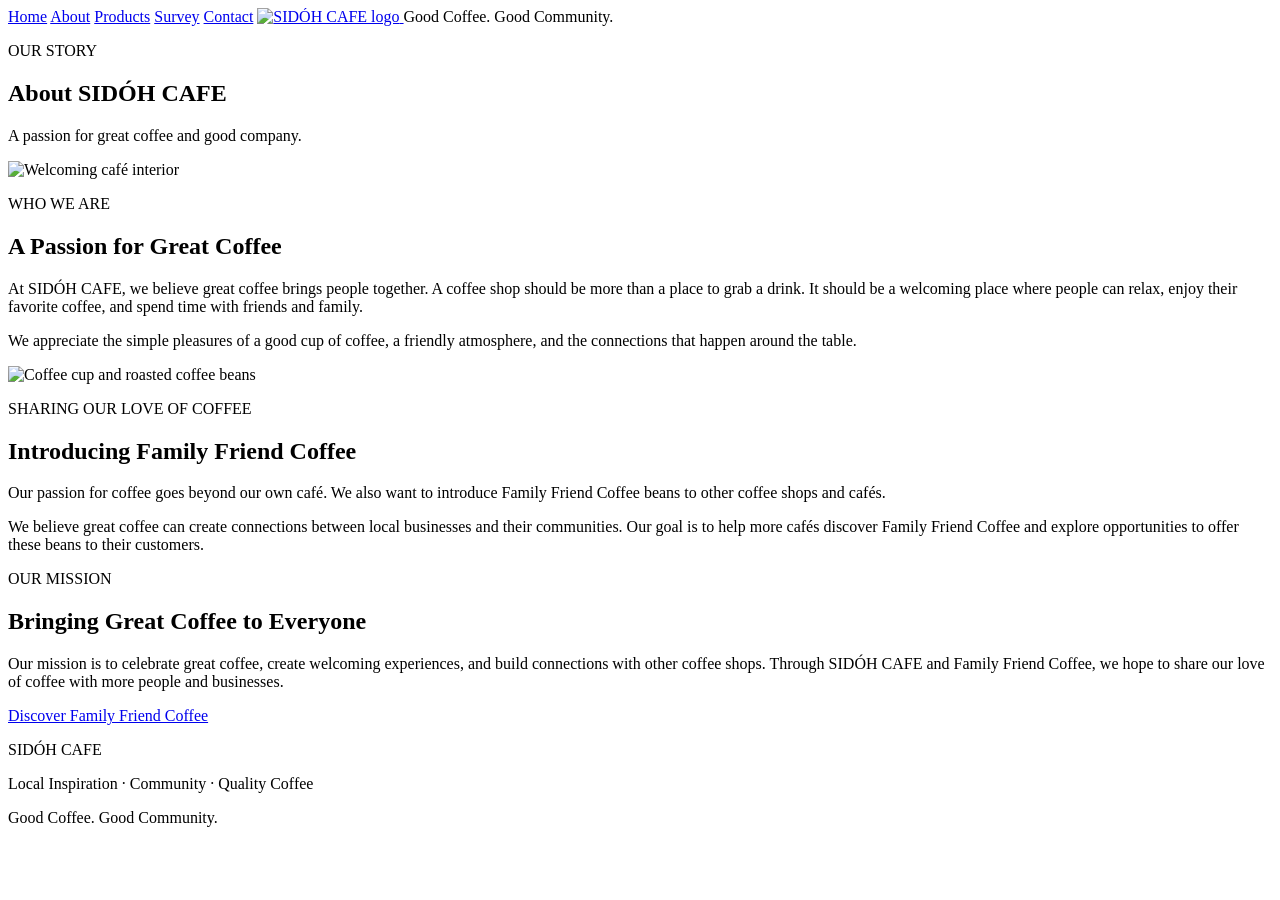
==== about.html @ 8e75e0c0 "Create about.html" ====
<!DOCTYPE html>
<html lang="en">
<head>
  <meta charset="UTF-8">
  <meta name="viewport" content="width=device-width, initial-scale=1.0">
  <title>About Us | SIDÓH CAFE</title>
  <link rel="stylesheet" href="style.css">
</head>
<body>

<header class="site-header">
  <nav class="navigation">
    <a href="index.html">Home</a>
    <a href="about.html">About</a>
    <a href="products.html">Products</a>
    <a href="survey.html">Survey</a>
    <a href="contact.html">Contact</a>
    <a href="index.html" class="logo-link">
      <img src="images/sidoh-logo.png" alt="SIDÓH CAFE logo">
    </a>
    <span class="slogan">Good Coffee. Good Community.</span>
  </nav>
</header>

<main>
  <section class="page-banner">
    <p class="eyebrow">OUR STORY</p>
    <h1>About SIDÓH CAFE</h1>
    <p>A passion for great coffee and good company.</p>
  </section>

  <section class="about-section">
    <div class="about-image">
      <img src="images/cafe-interior.jpg" alt="Welcoming café interior">
    </div>

    <div class="about-text">
      <p class="eyebrow">WHO WE ARE</p>
      <h2>A Passion for Great Coffee</h2>
      <p>
        At SIDÓH CAFE, we believe great coffee brings people together.
        A coffee shop should be more than a place to grab a drink.
        It should be a welcoming place where people can relax, enjoy
        their favorite coffee, and spend time with friends and family.
      </p>
      <p>
        We appreciate the simple pleasures of a good cup of coffee,
        a friendly atmosphere, and the connections that happen
        around the table.
      </p>
    </div>
  </section>

  <section class="about-section reverse">
    <div class="about-image">
      <img src="images/coffee-beans-cup.jpg"
           alt="Coffee cup and roasted coffee beans">
    </div>

    <div class="about-text">
      <p class="eyebrow">SHARING OUR LOVE OF COFFEE</p>
      <h2>Introducing Family Friend Coffee</h2>
      <p>
        Our passion for coffee goes beyond our own café. We also want
        to introduce Family Friend Coffee beans to other coffee shops
        and cafés.
      </p>
      <p>
        We believe great coffee can create connections between local
        businesses and their communities. Our goal is to help more
        cafés discover Family Friend Coffee and explore opportunities
        to offer these beans to their customers.
      </p>
    </div>
  </section>

  <section class="mission-section">
    <p class="eyebrow">OUR MISSION</p>
    <h2>Bringing Great Coffee to Everyone</h2>
    <p>
      Our mission is to celebrate great coffee, create welcoming
      experiences, and build connections with other coffee shops.
      Through SIDÓH CAFE and Family Friend Coffee, we hope to share
      our love of coffee with more people and businesses.
    </p>
    <a href="products.html" class="button">Discover Family Friend Coffee</a>
  </section>
</main>

<footer class="site-footer">
  <p>SIDÓH CAFE</p>
  <p>Local Inspiration · Community · Quality Coffee</p>
  <p>Good Coffee. Good Community.</p>
</footer>

<script src="script.js"></script>
</body>
</html>
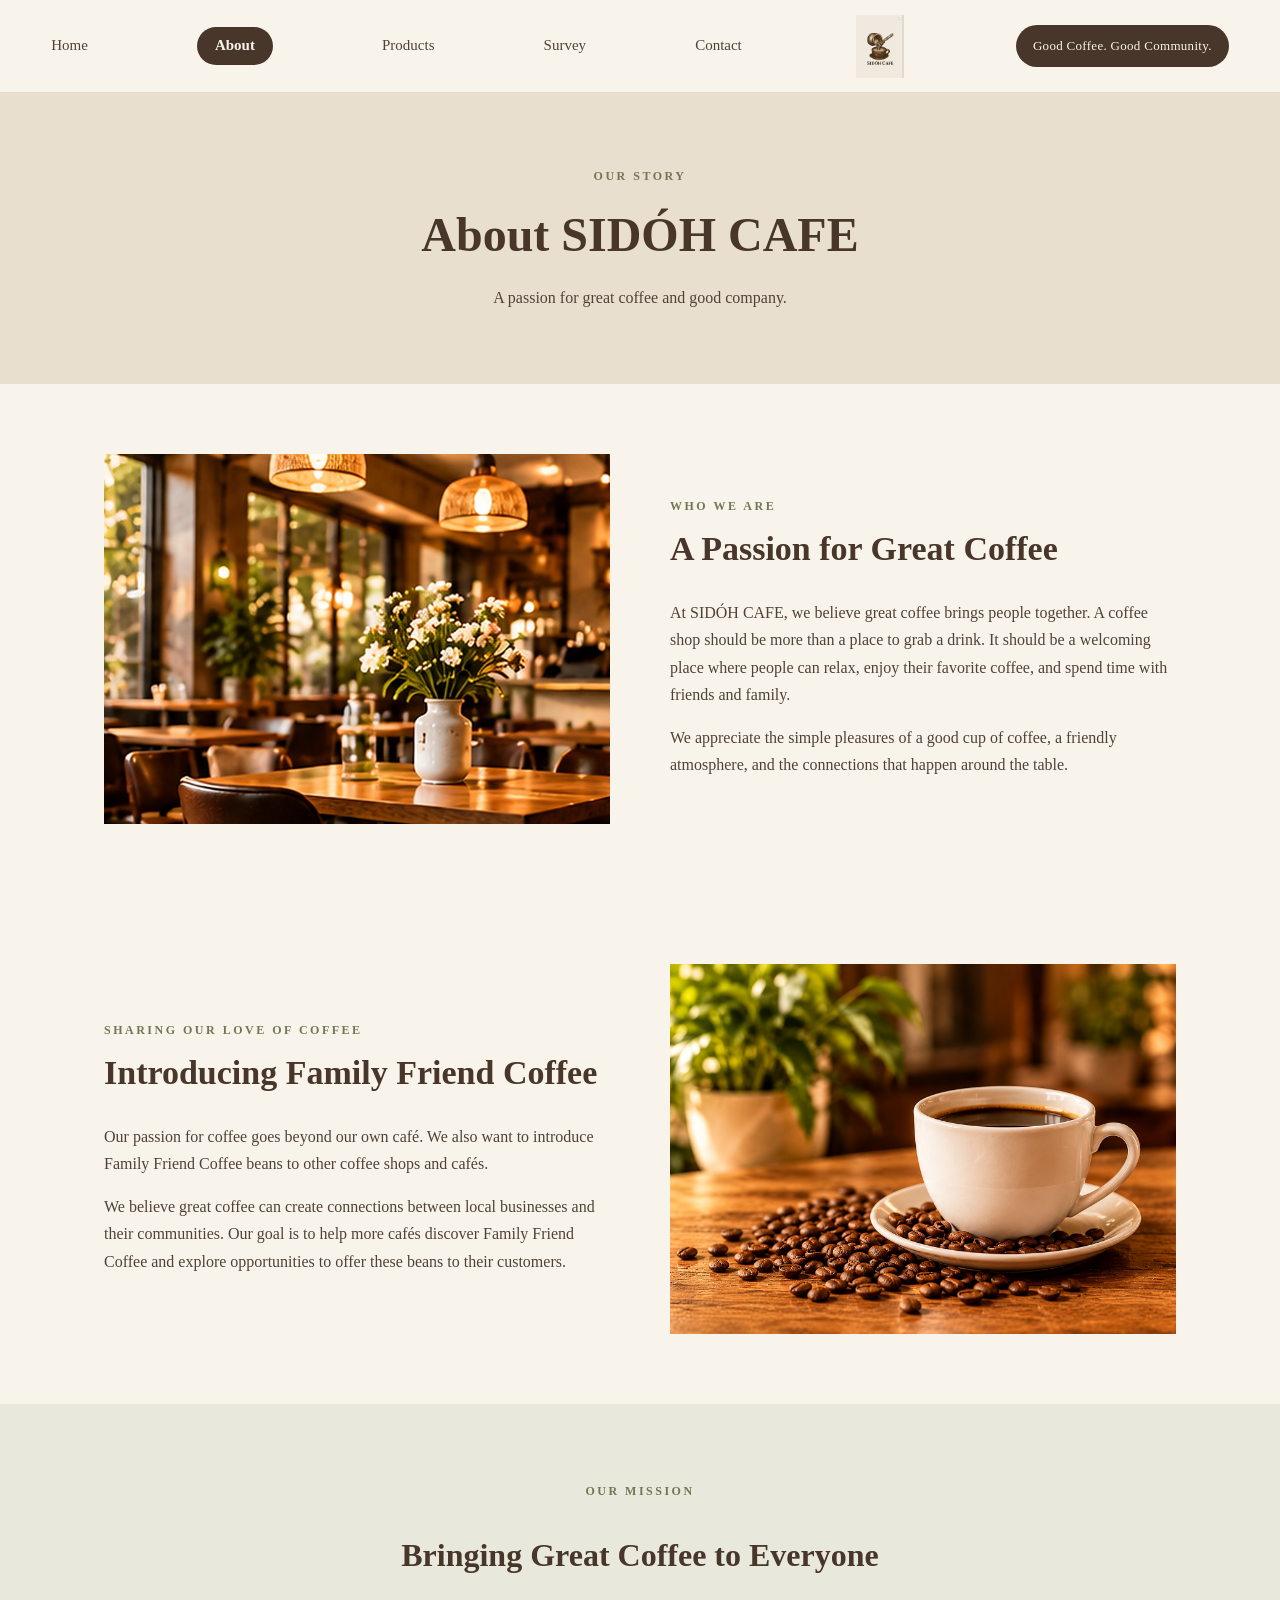
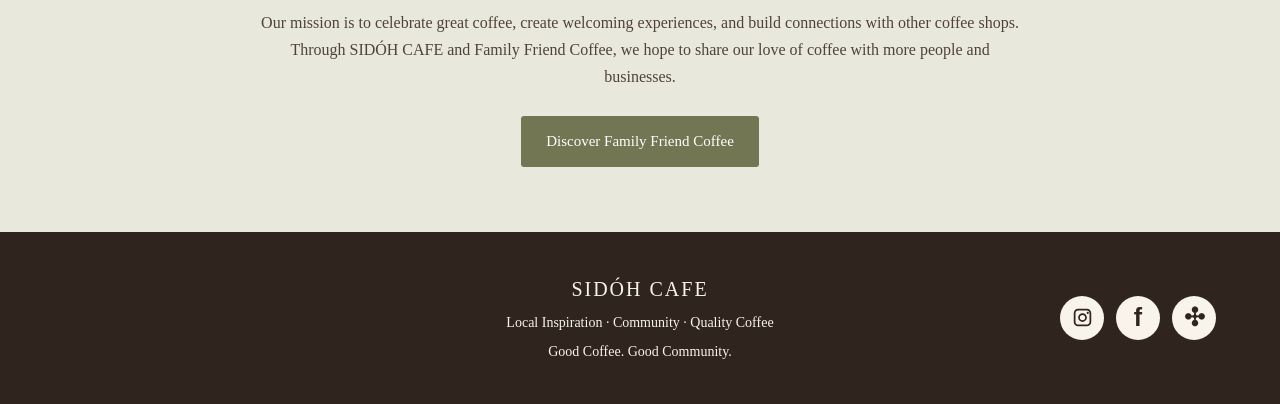
==== commit e96191f5: "Add social icons to About footer" ====
--- a/about.html
+++ b/about.html
@@ -91,7 +91,7 @@
   <p>SIDÓH CAFE</p>
   <p>Local Inspiration · Community · Quality Coffee</p>
   <p>Good Coffee. Good Community.</p>
-</footer>
+  <nav class="footer-socials" aria-label="Social media">     <a href="#" aria-label="Instagram profile link to add later" title="Add Instagram profile link later"><svg viewBox="0 0 24 24" aria-hidden="true"><path d="M7 2C4.24 2 2 4.24 2 7v10c0 2.76 2.24 5 5 5h10c2.76 0 5-2.24 5-5V7c0-2.76-2.24-5-5-5H7zm0 2h10c1.66 0 3 1.34 3 3v10c0 1.66-1.34 3-3 3H7c-1.66 0-3-1.34-3-3V7c0-1.66 1.34-3 3-3zm11 1.5a1.25 1.25 0 1 0 0 2.5 1.25 1.25 0 0 0 0-2.5zM12 7a5 5 0 1 0 0 10 5 5 0 0 0 0-10zm0 2a3 3 0 1 1 0 6 3 3 0 0 1 0-6z"/></svg></a>     <a href="#" aria-label="Facebook profile link to add later" title="Add Facebook profile link later"><span aria-hidden="true">f</span></a>     <a href="#" aria-label="Yelp profile link to add later" title="Add Yelp profile link later"><span aria-hidden="true">✣</span></a>   </nav> </footer>
 
 <script src="script.js"></script>
 </body>
--- a/style.css
+++ b/style.css
@@ -0,0 +1,642 @@
+/* =====================================
+   SIDÓH CAFE - SHARED WEBSITE DESIGN
+===================================== */
+
+:root {
+  --cream: #f8f4eb;
+  --beige: #e9dfcf;
+  --brown: #49362b;
+  --dark-brown: #30241e;
+  --olive: #737653;
+  --text: #514237;
+  --white: #ffffff;
+}
+
+* {
+  box-sizing: border-box;
+}
+
+html {
+  scroll-behavior: smooth;
+}
+
+body {
+  margin: 0;
+  background: var(--cream);
+  color: var(--text);
+  font-family: Georgia, "Times New Roman", serif;
+  line-height: 1.7;
+}
+
+img {
+  display: block;
+  max-width: 100%;
+}
+
+a {
+  color: inherit;
+  text-decoration: none;
+}
+
+/* HEADER AND NAVIGATION */
+
+.site-header {
+  background: var(--cream);
+  border-bottom: 1px solid #e5dccd;
+  position: relative;
+  z-index: 10;
+}
+
+.navigation {
+  min-height: 92px;
+  max-width: 1450px;
+  margin: auto;
+  padding: 12px 4%;
+  display: flex;
+  align-items: center;
+  justify-content: space-between;
+  gap: 19px;
+}
+
+.navigation > a:not(.logo-link) {
+  font-size: 15px;
+  white-space: nowrap;
+  transition: color 0.2s;
+}
+
+.navigation > a:not(.logo-link):hover {
+  color: var(--olive);
+}
+
+.logo-link {
+  display: flex;
+  align-items: center;
+  justify-content: center;
+  margin-left: 2px;
+}
+
+.logo-link img {
+  width: 54px;
+  height: 63px;
+  object-fit: contain;
+}
+
+.slogan {
+  background: var(--brown);
+  color: var(--cream);
+  border-radius: 30px;
+  padding: 10px 17px;
+  font-size: 13px;
+  white-space: nowrap;
+  letter-spacing: 0.3px;
+}
+
+/* HERO */
+
+.hero {
+  height: 590px;
+  position: relative;
+  overflow: hidden;
+  background: var(--brown);
+}
+
+.hero > img {
+  width: 100%;
+  height: 100%;
+  object-fit: cover;
+  object-position: center;
+  opacity: 0.68;
+}
+
+.hero-content {
+  position: absolute;
+  inset: 0;
+  display: flex;
+  flex-direction: column;
+  justify-content: center;
+  align-items: center;
+  text-align: center;
+  padding: 30px;
+  color: var(--white);
+}
+
+.hero-content h1 {
+  font-size: clamp(42px, 7vw, 76px);
+  margin: 0 0 12px;
+  letter-spacing: 2px;
+}
+
+.hero-content p:not(.eyebrow) {
+  font-size: 20px;
+  margin: 0 0 27px;
+}
+
+/* TEXT AND BUTTONS */
+
+.eyebrow {
+  color: var(--olive);
+  letter-spacing: 2.5px;
+  font-size: 12px;
+  font-weight: bold;
+  text-transform: uppercase;
+}
+
+.hero .eyebrow {
+  color: #f5e7d4;
+}
+
+.button {
+  display: inline-block;
+  background: var(--olive);
+  color: var(--white);
+  border: 0;
+  padding: 13px 25px;
+  border-radius: 3px;
+  font-family: inherit;
+  font-size: 15px;
+  cursor: pointer;
+  transition: background 0.2s;
+}
+
+.button:hover {
+  background: var(--brown);
+}
+
+.text-link {
+  color: var(--olive);
+  font-weight: bold;
+  text-decoration: underline;
+}
+
+/* HOMEPAGE MENU HIGHLIGHTS */
+
+.section {
+  padding: 75px 5%;
+}
+
+.section-heading {
+  text-align: center;
+  margin: 0 auto 40px;
+}
+
+.section-heading h2,
+.welcome-note h2 {
+  color: var(--brown);
+  font-size: 32px;
+  margin: 5px 0 10px;
+}
+
+.product-grid {
+  max-width: 1150px;
+  margin: auto;
+  display: grid;
+  grid-template-columns: repeat(4, 1fr);
+  gap: 35px;
+}
+
+.menu-item {
+  text-align: center;
+}
+
+.menu-item img {
+  width: 205px;
+  height: 205px;
+  border-radius: 50%;
+  object-fit: cover;
+  border: 4px solid #d6a45f; 
+  margin: auto;
+  box-shadow: 0 5px 18px #49362b20;
+}
+
+.menu-item:nth-child(3) img {
+  object-position: 54% center;
+}
+
+
+.menu-item h3 {
+  color: var(--brown);
+  margin-top: 17px;
+  font-size: 19px;
+}
+
+/* FAMILY FRIEND COFFEE PROMOTION */
+
+.bean-promotion {
+    display: grid;
+    grid-template-columns: 1fr 1fr;
+    align-items: center;
+    gap: 65px;
+    padding: 75px 8%;
+    background: linear-gradient(
+        90deg,
+        #f8f4eb 0%,
+        #eee5d7 50%,
+        #e9dfcf 100%
+    );
+}
+
+.bean-image img {
+  width: 100%;
+  max-height: 430px;
+  object-fit: cover;
+  display: block;
+  border-radius: 4px;
+}
+
+
+.bean-content h2 {
+  font-size: 37px;
+  color: var(--brown);
+  line-height: 1.2;
+}
+
+.bean-content p:not(.eyebrow) {
+  margin-bottom: 25px;
+}
+
+/* HOMEPAGE WELCOME */
+
+.welcome-note {
+  text-align: center;
+  padding: 75px 15%;
+}
+
+.welcome-note p {
+  max-width: 760px;
+  margin: 15px auto 25px;
+}
+
+/* PAGE BANNERS */
+
+.page-banner {
+  text-align: center;
+  padding: 65px 20px;
+  background: var(--beige);
+}
+
+.page-banner h1 {
+  color: var(--brown);
+  font-size: clamp(34px, 5vw, 48px);
+  margin: 5px 0;
+}
+
+.page-banner p {
+  margin: 8px 0;
+}
+
+/* ABOUT PAGE */
+
+.about-section {
+  max-width: 1200px;
+  margin: auto;
+  padding: 70px 5%;
+  display: grid;
+  grid-template-columns: 1fr 1fr;
+  gap: 60px;
+  align-items: center;
+}
+
+.about-section.reverse .about-image {
+  order: 2;
+}
+
+.about-image img {
+  width: 100%;
+  height: 370px;
+  object-fit: cover;
+}
+
+.about-text h2,
+.product-feature-text h2 {
+  color: var(--brown);
+  font-size: 34px;
+  line-height: 1.25;
+  margin-top: 8px;
+}
+
+.mission-section {
+  background: #e9e8dc;
+  text-align: center;
+  padding: 65px 12%;
+}
+
+.mission-section h2 {
+  color: var(--brown);
+  font-size: 32px;
+}
+
+.mission-section p:not(.eyebrow) {
+  max-width: 760px;
+  margin: 15px auto 25px;
+}
+
+/* PRODUCTS PAGE */
+
+.product-feature {
+  max-width: 1200px;
+  margin: auto;
+  padding: 75px 5%;
+  display: grid;
+  grid-template-columns: 1fr 1fr;
+  align-items: center;
+  gap: 60px;
+}
+
+.product-feature-image img {
+  width: 100%;
+  height: 410px;
+  object-fit: cover;
+}
+
+/* SURVEY PAGE */
+
+.survey-container {
+  max-width: 850px;
+  margin: 55px auto;
+  padding: 0 25px;
+}
+
+.survey-intro {
+  text-align: center;
+  margin-bottom: 40px;
+}
+
+.question {
+  border: 1px solid #ddd2c1;
+  background: #fffdf8;
+  padding: 22px;
+  margin: 0 0 20px;
+  border-radius: 5px;
+}
+
+.question legend {
+  color: var(--brown);
+  font-size: 18px;
+  font-weight: bold;
+  padding: 0 5px;
+}
+
+.question label {
+  display: block;
+  margin: 10px 0;
+  cursor: pointer;
+}
+
+.question input[type="radio"],
+.question input[type="checkbox"] {
+  margin-right: 9px;
+  accent-color: var(--olive);
+}
+
+.question input[type="text"],
+.question input[type="email"] {
+  width: 100%;
+  padding: 12px;
+  border: 1px solid #cfc4b4;
+  border-radius: 3px;
+  font-family: inherit;
+  font-size: 15px;
+}
+
+.thank-you {
+  background: var(--beige);
+  text-align: center;
+  padding: 30px;
+  margin-top: 40px;
+  border-radius: 5px;
+}
+
+.thank-you h2 {
+  color: var(--brown);
+}
+
+/* CONTACT PAGE */
+
+.contact-container {
+  max-width: 1100px;
+  margin: auto;
+  padding: 70px 5%;
+  display: grid;
+  grid-template-columns: 1fr 1fr;
+  gap: 65px;
+}
+
+.contact-container h2 {
+  color: var(--brown);
+  font-size: 34px;
+}
+
+.contact-form {
+  display: flex;
+  flex-direction: column;
+  gap: 10px;
+}
+
+.contact-form label {
+  font-weight: bold;
+  margin-top: 8px;
+}
+
+.contact-form input,
+.contact-form select,
+.contact-form textarea {
+  width: 100%;
+  padding: 12px;
+  border: 1px solid #cfc4b4;
+  border-radius: 3px;
+  background: #fffdf8;
+  font-family: inherit;
+  font-size: 15px;
+}
+
+.contact-form textarea {
+  resize: vertical;
+}
+
+/* FOOTER */
+
+.site-footer {
+  background: var(--dark-brown);
+  color: var(--cream);
+  text-align: center;
+  padding: 35px 20px;
+}
+
+.site-footer p {
+  margin: 5px;
+  font-size: 14px;
+}
+
+.site-footer p:first-child {
+  font-size: 20px;
+  letter-spacing: 2px;
+}
+
+/* INDIVIDUAL PAGE COLOR CUSTOMIZATION */
+
+.about-page {
+  background-color: #f8f4eb;
+}
+
+.products-page {
+  background-color: #f8f4eb;
+}
+
+.survey-page {
+  background-color: #f8f4eb;
+}
+
+.contact-page {
+  background-color: #f8f4eb;
+}
+
+/* MOBILE AND TABLET */
+
+@media (max-width: 950px) {
+  .navigation {
+    flex-wrap: wrap;
+    justify-content: center;
+    gap: 14px 18px;
+  }
+
+  .product-grid {
+    grid-template-columns: repeat(2, 1fr);
+  }
+
+  .bean-promotion,
+  .about-section,
+  .product-feature,
+  .contact-container {
+    grid-template-columns: 1fr;
+    gap: 30px;
+  }
+
+  .about-section.reverse .about-image {
+    order: 0;
+  }
+}
+
+@media (max-width: 600px) {
+  .navigation {
+    padding: 15px;
+    gap: 12px;
+  }
+
+  .navigation > a:not(.logo-link) {
+    font-size: 13px;
+  }
+
+  .logo-link img {
+    width: 44px;
+    height: 53px;
+  }
+
+  .slogan {
+    width: 100%;
+    text-align: center;
+    font-size: 12px;
+  }
+
+  .hero {
+    height: 460px;
+  }
+
+  .hero-content h1 {
+    font-size: 42px;
+  }
+
+  .hero-content p:not(.eyebrow) {
+    font-size: 16px;
+  }
+
+  .section {
+    padding: 50px 5%;
+  }
+
+  .product-grid {
+    gap: 22px 12px;
+  }
+
+  .menu-item img {
+    width: 145px;
+    height: 145px;
+  }
+
+  .menu-item h3 {
+    font-size: 16px;
+  }
+
+  .bean-promotion {
+    padding: 45px 7%;
+  }
+
+  .bean-content h2,
+  .about-text h2,
+  .product-feature-text h2 {
+    font-size: 29px;
+  }
+
+  .about-section,
+  .product-feature,
+  .contact-container {
+    padding: 45px 7%;
+  }
+
+  .page-banner {
+    padding: 45px 18px;
+  }
+}
+
+.navigation a[aria-current="page"] {
+  color: var(--cream);
+  background: var(--brown);
+  border-radius: 999px;
+  padding: 6px 18px;
+  font-weight: bold;
+}
+
+
+/* FOOTER SOCIAL ICONS */
+.site-footer {
+  position: relative;
+}
+.footer-socials {
+  position: absolute;
+  right: 5%;
+  top: 50%;
+  transform: translateY(-50%);
+  display: flex;
+  gap: 12px;
+}
+.footer-socials a {
+  width: 44px;
+  height: 44px;
+  display: inline-flex;
+  align-items: center;
+  justify-content: center;
+  border-radius: 50%;
+  background: var(--cream);
+  color: var(--dark-brown);
+  font-family: Arial, sans-serif;
+  font-size: 25px;
+  font-weight: bold;
+  line-height: 1;
+  transition: transform 0.2s, background 0.2s;
+}
+.footer-socials a:hover {
+  transform: translateY(-3px);
+  background: #f1c078;
+}
+.footer-socials svg {
+  width: 21px;
+  height: 21px;
+  fill: currentColor;
+}
+@media (max-width: 950px) {
+  .footer-socials {
+    position: static;
+    transform: none;
+    justify-content: center;
+    margin: 20px auto 0;
+  }
+}
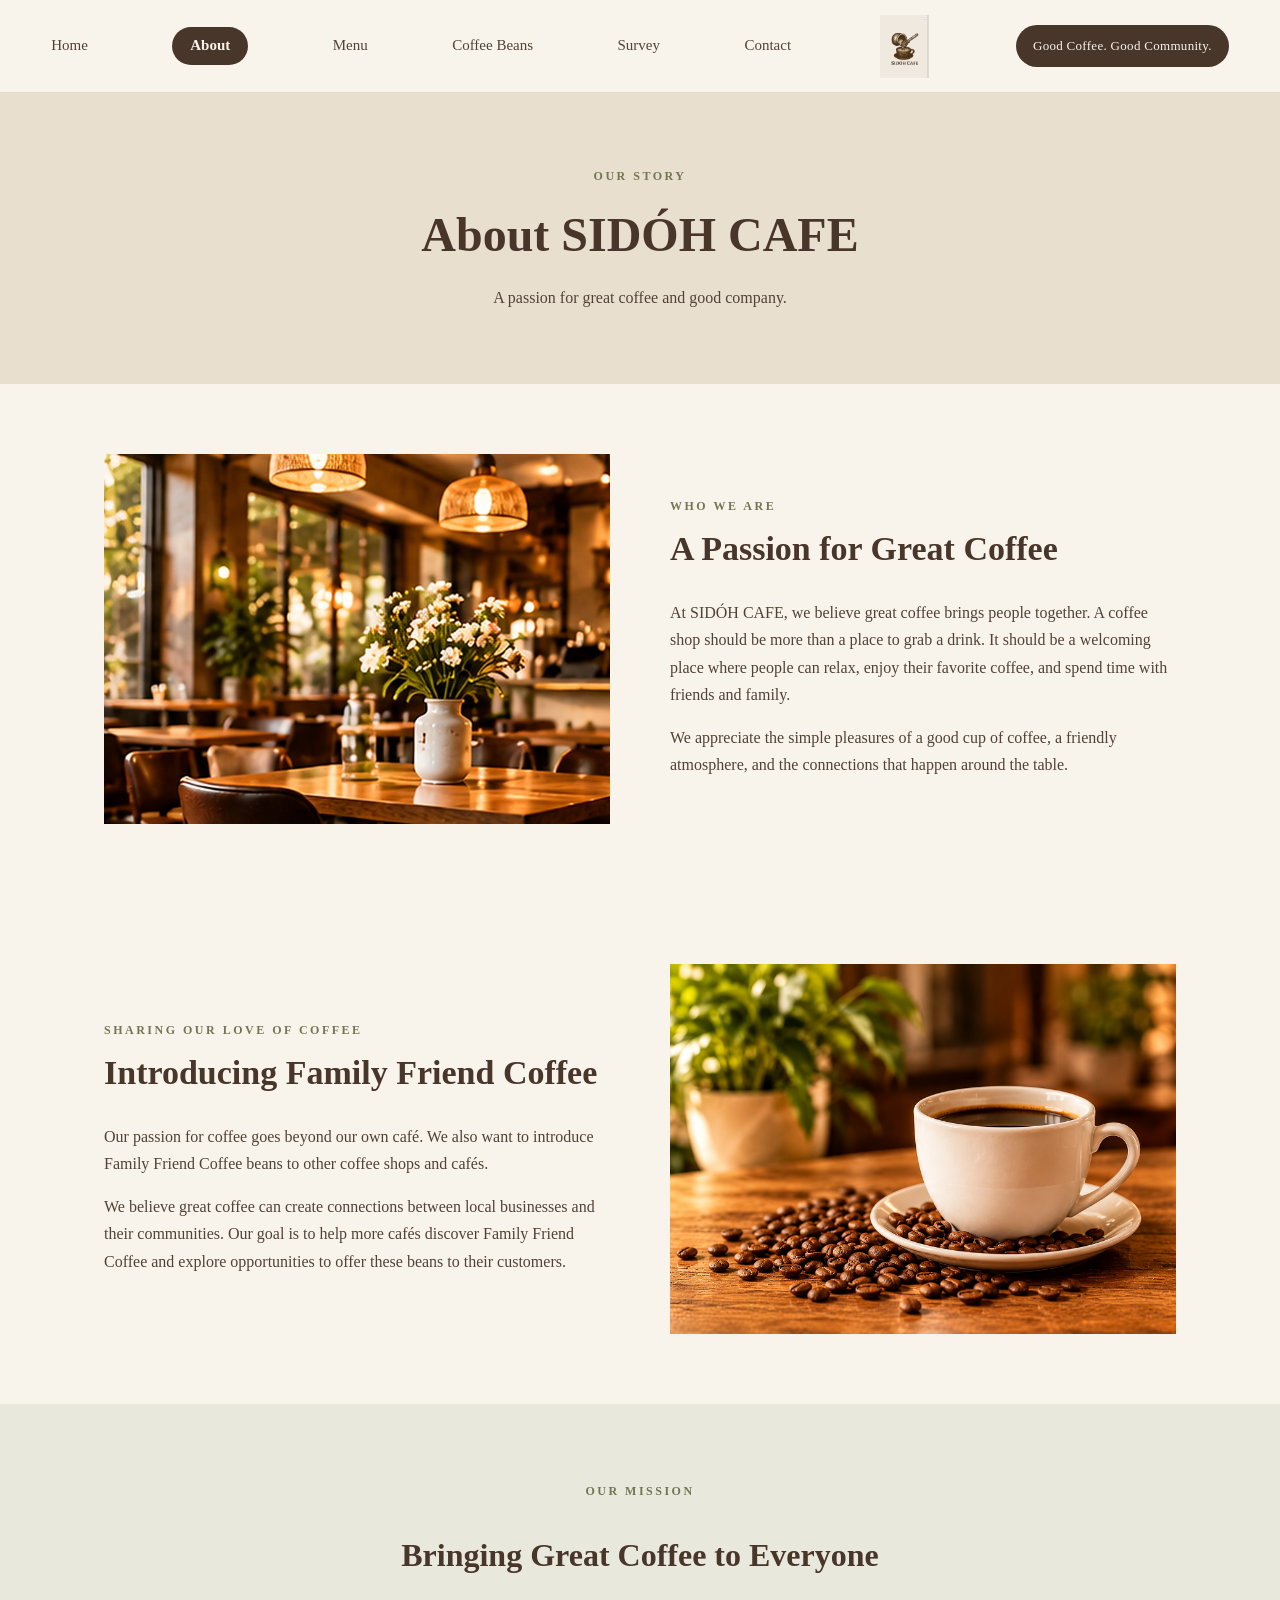
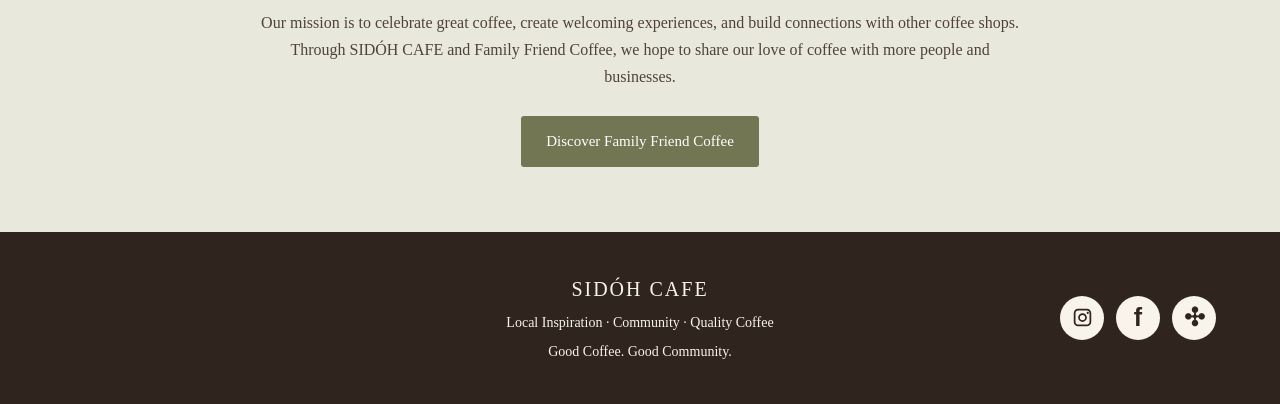
==== commit f5eb1d92: "Add Menu link to About page" ====
--- a/about.html
+++ b/about.html
@@ -1,3 +1,4 @@
+
 <!DOCTYPE html>
 <html lang="en">
 <head>
@@ -12,7 +13,8 @@
   <nav class="navigation">
     <a href="index.html">Home</a>
     <a href="about.html">About</a>
-    <a href="products.html">Products</a>
+    <a href="menu.html">Menu</a>
+    <a href="products.html">Coffee Beans</a>
     <a href="survey.html">Survey</a>
     <a href="contact.html">Contact</a>
     <a href="index.html" class="logo-link">
--- a/style.css
+++ b/style.css
@@ -1,3 +1,4 @@
+
 /* =====================================
    SIDÓH CAFE - SHARED WEBSITE DESIGN
 ===================================== */
@@ -640,3 +641,108 @@
     margin: 20px auto 0;
   }
 }
+
+
+/* HOMEPAGE HERO BUTTON */
+.hero-content .button {
+  border: 1px solid var(--cream);
+  border-radius: 999px;
+}
+.hero-content .button span {
+  margin-left: 10px;
+}
+
+/* MENU PAGE */
+.menu-page-grid {
+  max-width: 1120px;
+  margin: auto;
+  display: grid;
+  grid-template-columns: repeat(2, minmax(0, 1fr));
+  gap: 24px;
+}
+
+.menu-card {
+  display: flex;
+  align-items: center;
+  gap: 20px;
+  padding: 18px;
+  background: #fffdf8;
+  border: 1px solid #e1d4bf;
+  border-radius: 8px;
+  box-shadow: 0 5px 18px #49362b12;
+}
+
+.menu-card > img {
+  width: 112px;
+  height: 112px;
+  flex: 0 0 auto;
+  object-fit: cover;
+  border: 4px solid #d6a45f;
+  border-radius: 50%;
+}
+
+.menu-card-content {
+  flex: 1;
+  min-width: 0;
+}
+
+.menu-card-heading {
+  display: flex;
+  align-items: baseline;
+  justify-content: space-between;
+  gap: 10px;
+}
+
+.menu-card h2 {
+  margin: 0;
+  color: var(--brown);
+  font-size: 21px;
+  line-height: 1.25;
+}
+
+.menu-card p {
+  margin: 7px 0 0;
+  font-size: 15px;
+}
+
+.menu-card-price {
+  color: var(--brown);
+  font-size: 18px;
+  font-weight: bold;
+  white-space: nowrap;
+}
+
+.menu-price-note {
+  max-width: 720px;
+  margin: 28px auto 0;
+  color: #73665b;
+  font-size: 14px;
+  text-align: center;
+}
+
+@media (max-width: 800px) {
+  .menu-page-grid {
+    grid-template-columns: 1fr;
+    max-width: 650px;
+  }
+}
+
+@media (max-width: 600px) {
+  .menu-card {
+    gap: 14px;
+    padding: 14px;
+  }
+
+  .menu-card > img {
+    width: 88px;
+    height: 88px;
+  }
+
+  .menu-card h2 {
+    font-size: 18px;
+  }
+
+  .menu-card p {
+    font-size: 14px;
+  }
+}
